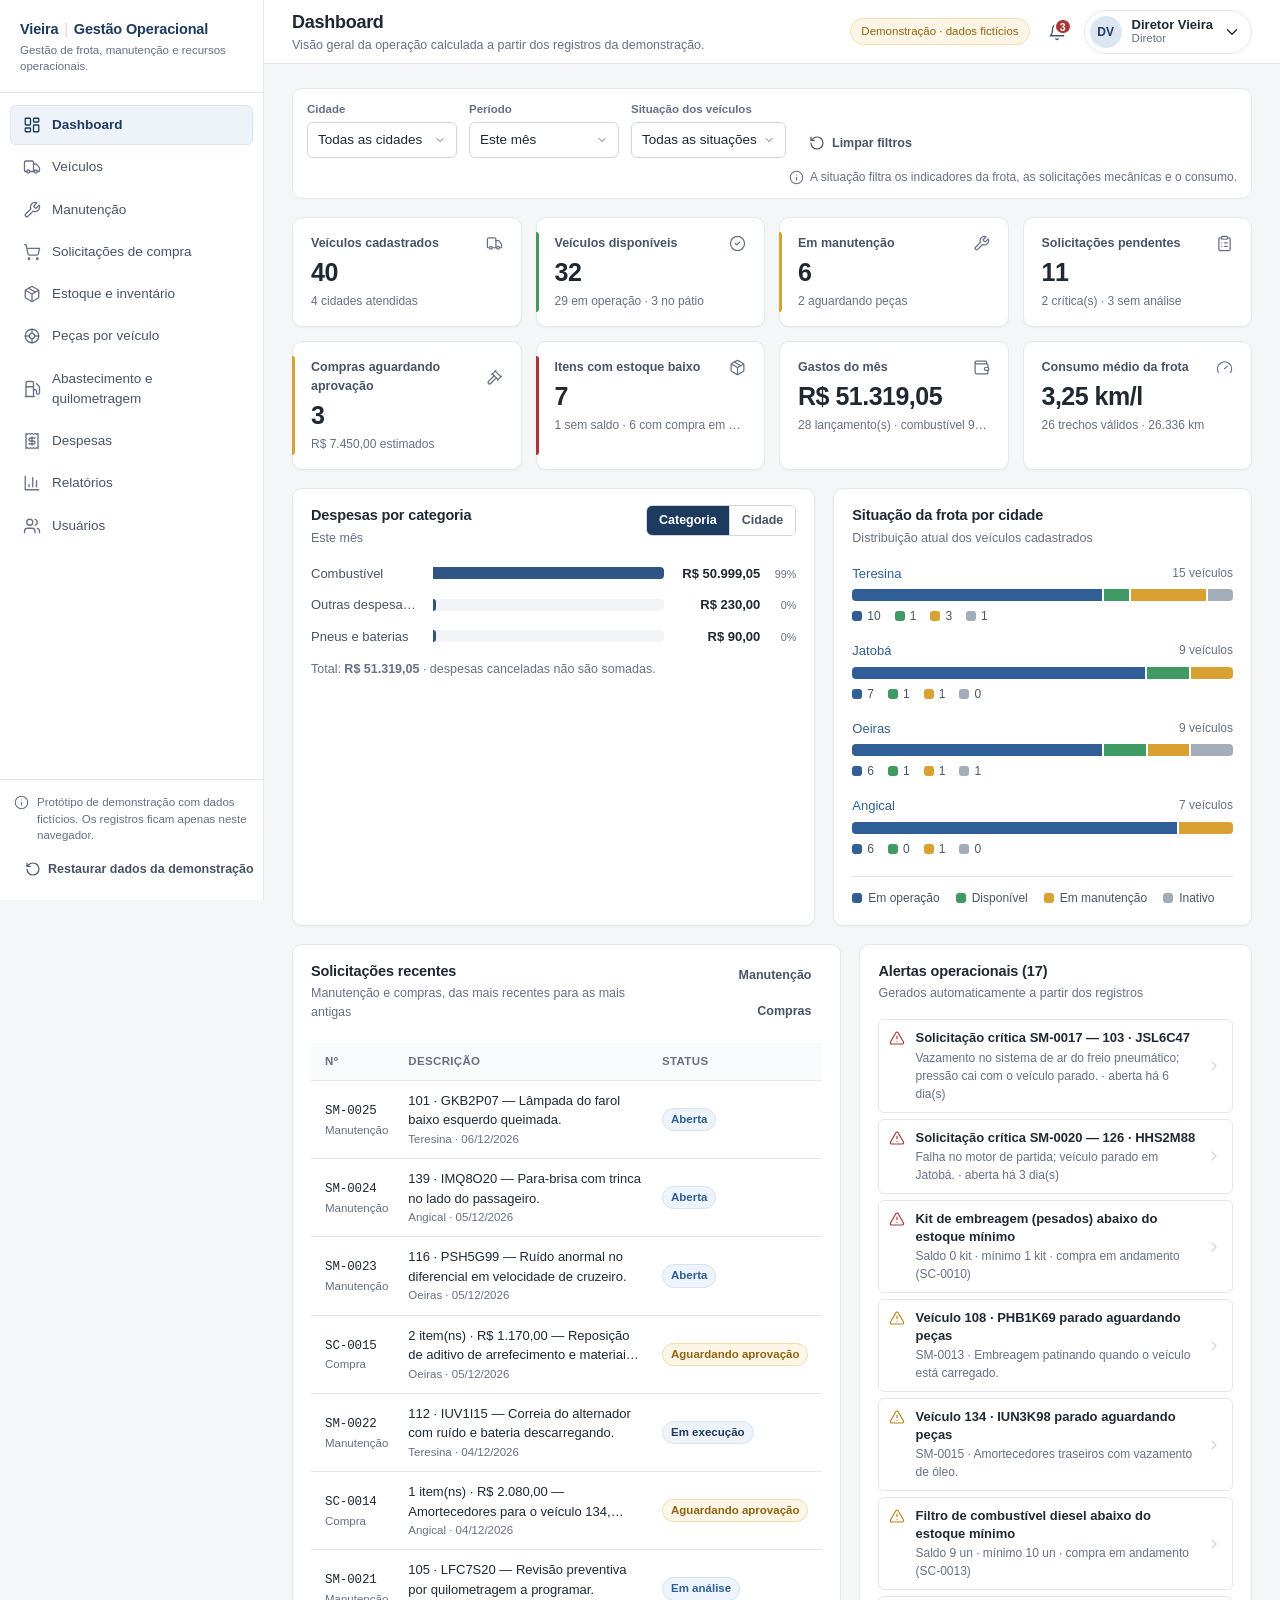
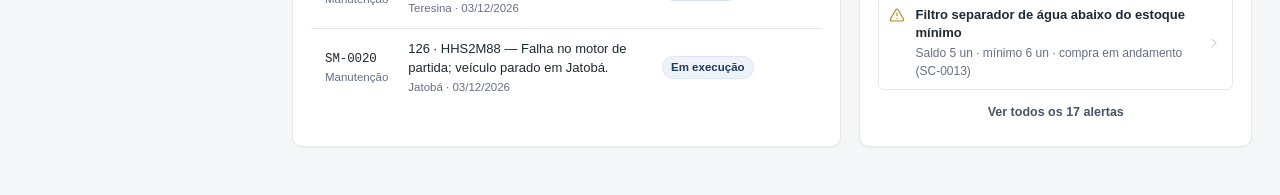
==== index.html @ 2d8f0211 "projeto protótipo de um sistema de gerenciamento" ====
<!doctype html>
<html lang="pt-BR">
  <head>
    <meta charset="utf-8" />
    <meta name="viewport" content="width=device-width, initial-scale=1" />
    <title>Vieira | Gestão Operacional</title>
    <meta
      name="description"
      content="Protótipo de demonstração do Sistema de Gestão Operacional de Frota — Vieira Serviços e Transportes. Dados fictícios."
    />
    <meta name="robots" content="noindex, nofollow" />
    <link rel="icon" href="assets/favicon.svg" type="image/svg+xml" />
    <link rel="stylesheet" href="css/styles.css" />
  </head>
  <body>
    <div id="app">
      <div class="boot" id="boot">
        <h1>Vieira | Gestão Operacional</h1>
        <p>Carregando a demonstração…</p>
        <noscript
          ><p>
            Esta demonstração precisa do JavaScript habilitado no navegador.
          </p></noscript
        >
      </div>
    </div>
    <div id="modal-root"></div>
    <div id="toast-root" aria-live="polite"></div>

    <script>
      // Módulos ES6 não carregam quando o arquivo é aberto diretamente (file://).
      // Nesse caso, orienta como iniciar o servidor local.
      if (location.protocol === "file:") {
        document.getElementById("boot").innerHTML =
          "<h1>Vieira | Gestão Operacional</h1>" +
          "<p>Este protótipo usa módulos JavaScript e precisa ser aberto por um servidor local simples (o navegador bloqueia módulos abertos diretamente do disco).</p>" +
          "<p><strong>Windows:</strong> dê dois cliques em <code>iniciar-demo.bat</code> na pasta do projeto.</p>" +
          "<p><strong>Qualquer sistema com Node.js:</strong></p><pre>node servidor.js --abrir</pre>" +
          "<p>Depois acesse <code>http://localhost:8080</code>. Detalhes no arquivo <code>README.md</code>.</p>";
      }
    </script>
    <script type="module" src="js/app.js"></script>
  </body>
</html>
---- css/styles.css ----
/* =============================================================================
   Vieira | Gestão Operacional — protótipo de demonstração
   Identidade clean: fundo claro, azul-marinho como cor principal, bordas finas.
   ========================================================================== */

:root {
  --bg: #f5f6f8;
  --surface: #ffffff;
  --surface-2: #f9fafb;
  --surface-3: #f2f4f7;
  --border: #e4e7ec;
  --border-strong: #d0d5dd;

  --text: #1f2933;
  --text-2: #475467;
  --muted: #667085;

  --primary: #1d3a5f;
  --primary-hover: #162e4d;
  --primary-50: #eef3f9;
  --primary-100: #dce6f2;
  --primary-200: #b9cbe2;

  --success: #2e7a55;
  --success-bg: #ecf6f0;
  --success-border: #cbe5d6;
  --warning: #8f6410;
  --warning-bg: #fdf6e6;
  --warning-border: #f0deb1;
  --danger: #ad3434;
  --danger-bg: #fcefef;
  --danger-border: #f1d0d0;
  --info: #2f5f96;
  --info-bg: #eef4fb;
  --info-border: #d4e2f2;
  --neutral: #5d6877;
  --neutral-bg: #f1f3f5;
  --neutral-border: #e1e5ea;

  /* Gráficos: uma cor por série; situações usam cores de status. */
  --chart-1: #2f5584;
  --chart-grid: #eceff3;
  --seg-info: #2f5f96;
  --seg-success: #3f9b63;
  --seg-warning: #d9a032;
  --seg-neutral: #a3acb9;

  --radius: 10px;
  --radius-sm: 6px;
  --shadow-sm: 0 1px 2px rgba(16, 24, 40, 0.04);
  --shadow-md: 0 12px 32px rgba(16, 24, 40, 0.12);
  --focus: 0 0 0 3px rgba(47, 95, 150, 0.25);

  --font: "Inter", "Segoe UI", Roboto, "Helvetica Neue", Arial, sans-serif;
  --mono: "JetBrains Mono", "Cascadia Mono", Consolas, "Courier New", monospace;
  --sidebar-w: 264px;
  --topbar-h: 64px;
}

*,
*::before,
*::after {
  box-sizing: border-box;
}

html {
  -webkit-text-size-adjust: 100%;
}

body {
  margin: 0;
  background: var(--bg);
  color: var(--text);
  font-family: var(--font);
  font-size: 14px;
  line-height: 1.5;
  -webkit-font-smoothing: antialiased;
}

body.modal-aberto {
  overflow: hidden;
}

h1,
h2,
h3,
h4,
p {
  margin: 0;
}

a {
  color: inherit;
}

button,
input,
select,
textarea {
  font: inherit;
  color: inherit;
}

:focus-visible {
  outline: none;
  box-shadow: var(--focus);
}

.icon {
  width: 18px;
  height: 18px;
  flex-shrink: 0;
}

.sr-only {
  position: absolute;
  width: 1px;
  height: 1px;
  padding: 0;
  margin: -1px;
  overflow: hidden;
  clip: rect(0, 0, 0, 0);
  border: 0;
}

.muted {
  color: var(--muted);
}
.small {
  font-size: 12px;
}
.mono {
  font-family: var(--mono);
  font-size: 12.5px;
  letter-spacing: -0.01em;
}
.center {
  text-align: center;
}
.nowrap {
  white-space: nowrap;
}
.pos {
  color: var(--success);
}
.neg {
  color: var(--danger);
}
.is-hidden {
  display: none !important;
}

/* ---------- Estrutura ---------- */

.sidebar {
  position: fixed;
  inset: 0 auto 0 0;
  width: var(--sidebar-w);
  display: flex;
  flex-direction: column;
  background: var(--surface);
  border-right: 1px solid var(--border);
  z-index: 40;
}

.brand {
  display: flex;
  gap: 12px;
  align-items: flex-start;
  padding: 20px 20px 18px;
  border-bottom: 1px solid var(--border);
}

.brand-mark {
  width: 36px;
  height: 36px;
  border-radius: 8px;
  background: var(--primary);
  color: #fff;
  display: grid;
  place-items: center;
  font-weight: 700;
  font-size: 17px;
  letter-spacing: -0.02em;
  flex-shrink: 0;
}

.brand-name {
  font-weight: 700;
  font-size: 15px;
  color: var(--primary);
  letter-spacing: -0.01em;
  line-height: 1.3;
}

.brand-name span {
  color: var(--border-strong);
  font-weight: 400;
  margin: 0 2px;
}

.brand-sub {
  margin-top: 3px;
  font-size: 11.5px;
  color: var(--muted);
  line-height: 1.4;
}

.nav {
  flex: 1;
  overflow-y: auto;
  padding: 12px 10px;
  display: flex;
  flex-direction: column;
  gap: 2px;
}

.nav-item {
  display: flex;
  align-items: center;
  gap: 11px;
  padding: 9px 12px;
  border-radius: var(--radius-sm);
  text-decoration: none;
  color: var(--text-2);
  font-weight: 500;
  font-size: 13.5px;
  border: 1px solid transparent;
}

.nav-item:hover {
  background: var(--surface-3);
  color: var(--text);
}

.nav-item.is-active {
  background: var(--primary-50);
  border-color: var(--primary-100);
  color: var(--primary);
  font-weight: 600;
}

.nav-item.is-active .icon {
  color: var(--primary);
}

.nav-item .icon {
  color: var(--muted);
}

.nav-item.is-restricted {
  color: var(--muted);
}

.nav-lock {
  margin-left: auto;
  width: 14px;
  height: 14px;
  opacity: 0.7;
}

.sidebar-footer {
  padding: 14px 14px 16px;
  border-top: 1px solid var(--border);
  display: grid;
  gap: 10px;
}

.demo-note {
  display: flex;
  gap: 8px;
  font-size: 11.5px;
  color: var(--muted);
  line-height: 1.45;
}

.demo-note .icon {
  width: 15px;
  height: 15px;
  margin-top: 1px;
}

.sidebar-overlay {
  display: none;
}

.main {
  margin-left: var(--sidebar-w);
  min-height: 100vh;
  display: flex;
  flex-direction: column;
}

.topbar {
  position: sticky;
  top: 0;
  z-index: 30;
  height: var(--topbar-h);
  display: flex;
  align-items: center;
  gap: 16px;
  padding: 0 28px;
  background: var(--surface);
  border-bottom: 1px solid var(--border);
}

.topbar-title {
  min-width: 0;
  flex: 1;
}

.topbar-title h1 {
  font-size: 18px;
  font-weight: 650;
  letter-spacing: -0.015em;
  white-space: nowrap;
  overflow: hidden;
  text-overflow: ellipsis;
}

.topbar-title p {
  font-size: 12.5px;
  color: var(--muted);
  white-space: nowrap;
  overflow: hidden;
  text-overflow: ellipsis;
}

.topbar-actions {
  display: flex;
  align-items: center;
  gap: 10px;
}

.demo-pill {
  font-size: 11.5px;
  font-weight: 500;
  color: var(--warning);
  background: var(--warning-bg);
  border: 1px solid var(--warning-border);
  padding: 4px 10px;
  border-radius: 999px;
  white-space: nowrap;
}

.topbar .menu-btn {
  display: none;
}

.content {
  flex: 1;
  width: 100%;
  max-width: 1480px;
  padding: 24px 28px 48px;
  display: flex;
  flex-direction: column;
  gap: 18px;
  outline: none;
}

/* ---------- Dropdowns (notificações e perfil) ---------- */

.dropdown {
  position: relative;
}

.dropdown-menu {
  position: absolute;
  top: calc(100% + 8px);
  min-width: 300px;
  background: var(--surface);
  border: 1px solid var(--border);
  border-radius: var(--radius);
  box-shadow: var(--shadow-md);
  z-index: 50;
  overflow: hidden;
}

.dropdown-right {
  right: 0;
}

.dropdown-header {
  display: flex;
  justify-content: space-between;
  align-items: baseline;
  gap: 10px;
  padding: 12px 14px;
  border-bottom: 1px solid var(--border);
  font-size: 13px;
}

.dropdown-header span {
  font-size: 11.5px;
  color: var(--muted);
}

.dropdown-empty {
  padding: 18px 14px;
  color: var(--muted);
  font-size: 13px;
}

.dropdown-foot {
  padding: 10px 14px;
  font-size: 11.5px;
  color: var(--muted);
  background: var(--surface-2);
  border-top: 1px solid var(--border);
  line-height: 1.45;
}

.notif-menu {
  width: 380px;
}

.notif-list,
.profile-list {
  list-style: none;
  margin: 0;
  padding: 6px;
  max-height: 360px;
  overflow-y: auto;
}

.notif-item {
  display: flex;
  gap: 10px;
  padding: 9px 10px;
  border-radius: var(--radius-sm);
  text-decoration: none;
  font-size: 13px;
}

.notif-item:hover {
  background: var(--surface-3);
}

.notif-item strong {
  display: block;
  font-weight: 550;
}

.notif-item small {
  display: block;
  color: var(--muted);
  font-size: 12px;
}

.notif-dot {
  width: 8px;
  height: 8px;
  border-radius: 50%;
  margin-top: 6px;
  flex-shrink: 0;
}

.dot-info {
  background: var(--info);
}
.dot-warning {
  background: var(--seg-warning);
}
.dot-danger {
  background: var(--danger);
}
.dot-success {
  background: var(--success);
}

.bell-btn {
  position: relative;
}

.bell-count {
  position: absolute;
  top: 2px;
  right: 1px;
  min-width: 17px;
  height: 17px;
  padding: 0 4px;
  border-radius: 999px;
  background: var(--danger);
  color: #fff;
  font-size: 10.5px;
  font-weight: 600;
  display: grid;
  place-items: center;
  border: 2px solid var(--surface);
}

.profile-btn {
  display: flex;
  align-items: center;
  gap: 10px;
  padding: 5px 10px 5px 5px;
  border: 1px solid var(--border);
  border-radius: 999px;
  background: var(--surface);
  cursor: pointer;
  text-align: left;
}

.profile-btn:hover {
  border-color: var(--border-strong);
}

.profile-text strong {
  display: block;
  font-size: 13px;
  font-weight: 600;
  line-height: 1.2;
}

.profile-text small {
  display: block;
  font-size: 11.5px;
  color: var(--muted);
  line-height: 1.2;
}

.profile-menu {
  width: 320px;
}

.profile-option {
  width: 100%;
  display: flex;
  align-items: center;
  gap: 10px;
  padding: 8px 10px;
  border: 0;
  border-radius: var(--radius-sm);
  background: transparent;
  cursor: pointer;
  text-align: left;
}

.profile-option:hover:not(:disabled) {
  background: var(--surface-3);
}

.profile-option.is-active {
  background: var(--primary-50);
}

.profile-option:disabled {
  opacity: 0.5;
  cursor: not-allowed;
}

.profile-option strong {
  display: block;
  font-size: 13px;
  font-weight: 550;
}

.profile-option small {
  display: block;
  font-size: 11.5px;
  color: var(--muted);
}

.profile-option .icon {
  margin-left: auto;
  color: var(--primary);
}

.avatar {
  width: 32px;
  height: 32px;
  border-radius: 50%;
  background: var(--primary-100);
  color: var(--primary);
  display: grid;
  place-items: center;
  font-size: 12px;
  font-weight: 650;
  flex-shrink: 0;
}

.avatar-sm {
  width: 28px;
  height: 28px;
  font-size: 11px;
}

.avatar.is-off {
  background: var(--neutral-bg);
  color: var(--muted);
}

/* ---------- Botões ---------- */

.btn {
  display: inline-flex;
  align-items: center;
  justify-content: center;
  gap: 7px;
  height: 36px;
  padding: 0 14px;
  border-radius: var(--radius-sm);
  border: 1px solid transparent;
  font-size: 13.5px;
  font-weight: 550;
  cursor: pointer;
  text-decoration: none;
  white-space: nowrap;
  transition:
    background-color 0.12s ease,
    border-color 0.12s ease;
}

.btn .icon {
  width: 16px;
  height: 16px;
}

.btn-primary {
  background: var(--primary);
  color: #fff;
}

.btn-primary:hover:not(:disabled) {
  background: var(--primary-hover);
}

.btn-secondary {
  background: var(--surface);
  border-color: var(--border-strong);
  color: var(--text);
}

.btn-secondary:hover:not(:disabled) {
  background: var(--surface-3);
}

.btn-ghost {
  background: transparent;
  color: var(--text-2);
}

.btn-ghost:hover:not(:disabled) {
  background: var(--surface-3);
  color: var(--text);
}

.btn-danger {
  background: var(--danger);
  color: #fff;
}

.btn-danger:hover:not(:disabled) {
  background: #952b2b;
}

.btn-success {
  background: var(--success);
  color: #fff;
}

.btn-success:hover:not(:disabled) {
  background: #256646;
}

.btn-sm {
  height: 30px;
  padding: 0 10px;
  font-size: 12.5px;
}

.btn-block {
  width: 100%;
}

.btn:disabled {
  cursor: not-allowed;
  opacity: 0.55;
}

.btn.is-locked {
  opacity: 1;
  background: var(--surface-2);
  border: 1px dashed var(--border-strong);
  color: var(--muted);
}

.icon-btn {
  width: 34px;
  height: 34px;
  display: inline-grid;
  place-items: center;
  border: 1px solid transparent;
  border-radius: var(--radius-sm);
  background: transparent;
  color: var(--text-2);
  cursor: pointer;
  text-decoration: none;
}

.icon-btn:hover:not(:disabled) {
  background: var(--surface-3);
  color: var(--text);
}

.icon-btn:disabled {
  opacity: 0.4;
  cursor: not-allowed;
}

.link {
  color: var(--info);
  text-decoration: none;
  font-weight: 500;
}

.link:hover {
  text-decoration: underline;
}

.link-btn {
  border: 0;
  background: none;
  padding: 0;
  color: var(--info);
  font-weight: 500;
  cursor: pointer;
}

.link-btn:hover {
  text-decoration: underline;
}

/* ---------- Badges e chips ---------- */

.badge {
  display: inline-flex;
  align-items: center;
  gap: 4px;
  padding: 2px 8px;
  border-radius: 999px;
  font-size: 11.5px;
  font-weight: 550;
  line-height: 1.5;
  white-space: nowrap;
  border: 1px solid transparent;
}

.badge-success {
  background: var(--success-bg);
  color: var(--success);
  border-color: var(--success-border);
}
.badge-warning {
  background: var(--warning-bg);
  color: var(--warning);
  border-color: var(--warning-border);
}
.badge-danger {
  background: var(--danger-bg);
  color: var(--danger);
  border-color: var(--danger-border);
}
.badge-info {
  background: var(--info-bg);
  color: var(--info);
  border-color: var(--info-border);
}
.badge-primary {
  background: var(--primary-50);
  color: var(--primary);
  border-color: var(--primary-100);
}
.badge-neutral {
  background: var(--neutral-bg);
  color: var(--neutral);
  border-color: var(--neutral-border);
}

.badge-row {
  display: flex;
  flex-wrap: wrap;
  align-items: center;
  gap: 8px;
}

.chips {
  display: flex;
  flex-wrap: wrap;
  gap: 8px;
}

.chip {
  display: inline-flex;
  align-items: center;
  gap: 8px;
  height: 32px;
  padding: 0 12px;
  border: 1px solid var(--border);
  border-radius: 999px;
  background: var(--surface);
  font-size: 12.5px;
  font-weight: 500;
  color: var(--text-2);
  cursor: pointer;
}

.chip strong {
  font-weight: 650;
  color: var(--text);
}

.chip:hover {
  border-color: var(--border-strong);
}

.chip.is-active {
  background: var(--primary);
  border-color: var(--primary);
  color: #fff;
}

.chip.is-active strong {
  color: #fff;
}

/* ---------- Cartões, seções e grades ---------- */

.card {
  background: var(--surface);
  border: 1px solid var(--border);
  border-radius: var(--radius);
  box-shadow: var(--shadow-sm);
  min-width: 0;
}

.card-header {
  display: flex;
  justify-content: space-between;
  align-items: flex-start;
  gap: 12px;
  padding: 16px 18px 12px;
}

.card-header h3 {
  font-size: 14.5px;
  font-weight: 650;
  letter-spacing: -0.01em;
}

.card-header p {
  font-size: 12.5px;
  color: var(--muted);
  margin-top: 2px;
}

.card-actions {
  display: flex;
  gap: 6px;
  flex-wrap: wrap;
  justify-content: flex-end;
}

.card-body {
  padding: 4px 18px 18px;
}

.card-flush {
  overflow: hidden;
}

.grid-2 {
  display: grid;
  grid-template-columns: repeat(2, minmax(0, 1fr));
  gap: 18px;
}

.grid-dash {
  grid-template-columns: minmax(0, 1.25fr) minmax(0, 1fr);
}

.grid-dash-bottom {
  grid-template-columns: minmax(0, 1.4fr) minmax(0, 1fr);
}

.grid-gap-lg {
  gap: 28px;
  margin-top: 6px;
}

.subhead {
  font-size: 12px;
  font-weight: 650;
  text-transform: uppercase;
  letter-spacing: 0.04em;
  color: var(--muted);
  margin: 18px 0 10px;
}

.page-toolbar {
  display: flex;
  justify-content: space-between;
  align-items: center;
  gap: 12px;
  flex-wrap: wrap;
}

.page-toolbar > .muted {
  display: flex;
  align-items: center;
  gap: 6px;
}

.page-toolbar > .muted .icon {
  width: 15px;
  height: 15px;
}

.page-actions {
  display: flex;
  gap: 8px;
  flex-wrap: wrap;
  margin-left: auto;
}

.summary-row {
  display: flex;
  flex-wrap: wrap;
  gap: 8px 22px;
  padding: 10px 0 14px;
  font-size: 13px;
  color: var(--text-2);
}

.back-link {
  display: inline-flex;
  align-items: center;
  gap: 6px;
  color: var(--muted);
  text-decoration: none;
  font-size: 13px;
  font-weight: 500;
  width: fit-content;
}

.back-link:hover {
  color: var(--text);
}

/* ---------- Indicadores ---------- */

.kpi-grid {
  display: grid;
  grid-template-columns: repeat(4, minmax(0, 1fr));
  gap: 14px;
}

.kpi {
  display: flex;
  flex-direction: column;
  gap: 4px;
  padding: 16px 18px;
  background: var(--surface);
  border: 1px solid var(--border);
  border-radius: var(--radius);
  box-shadow: var(--shadow-sm);
  text-decoration: none;
  min-width: 0;
  position: relative;
}

a.kpi:hover {
  border-color: var(--primary-200);
}

.kpi::before {
  content: "";
  position: absolute;
  left: -1px;
  top: 14px;
  bottom: 14px;
  width: 3px;
  border-radius: 0 3px 3px 0;
  background: transparent;
}

.kpi-success::before {
  background: var(--seg-success);
}
.kpi-warning::before {
  background: var(--seg-warning);
}
.kpi-danger::before {
  background: var(--danger);
}

.kpi-head {
  display: flex;
  justify-content: space-between;
  align-items: center;
  gap: 8px;
}

.kpi-label {
  font-size: 12.5px;
  font-weight: 550;
  color: var(--text-2);
}

.kpi-icon {
  color: var(--muted);
  display: grid;
}

.kpi-icon .icon {
  width: 17px;
  height: 17px;
}

.kpi-value {
  font-size: 25px;
  font-weight: 650;
  letter-spacing: -0.02em;
  color: var(--text);
  line-height: 1.25;
  white-space: nowrap;
  overflow: hidden;
  text-overflow: ellipsis;
}

.kpi-detail {
  font-size: 12px;
  color: var(--muted);
  white-space: nowrap;
  overflow: hidden;
  text-overflow: ellipsis;
}

.kpi.is-locked {
  background: var(--surface-2);
}

.kpi-restricted {
  font-size: 15px;
  font-weight: 600;
  color: var(--muted);
}

/* ---------- Filtros e formulários ---------- */

.filters {
  display: flex;
  flex-wrap: wrap;
  align-items: flex-end;
  gap: 10px 12px;
  padding: 12px 14px;
  background: var(--surface);
  border: 1px solid var(--border);
  border-radius: var(--radius);
}

.filters-inline {
  padding: 0;
  border: 0;
  background: none;
  flex: 1;
}

.filter {
  display: flex;
  flex-direction: column;
  gap: 4px;
  min-width: 150px;
}

.filter-grow {
  flex: 1 1 240px;
}

.filter-inline {
  min-width: 260px;
}

.filter label {
  font-size: 11.5px;
  font-weight: 550;
  color: var(--muted);
}

.filters-hint {
  display: flex;
  align-items: center;
  gap: 6px;
  font-size: 12px;
  color: var(--muted);
  margin-left: auto;
  align-self: center;
}

.filters-hint .icon {
  width: 15px;
  height: 15px;
}

input[type="text"],
input[type="search"],
input[type="number"],
input[type="date"],
input:not([type]),
select,
textarea {
  width: 100%;
  height: 36px;
  padding: 0 10px;
  border: 1px solid var(--border-strong);
  border-radius: var(--radius-sm);
  background: var(--surface);
  font-size: 13.5px;
  min-width: 0;
}

select {
  padding-right: 28px;
  appearance: none;
  background-image: url("data:image/svg+xml,%3Csvg xmlns='http://www.w3.org/2000/svg' width='12' height='12' viewBox='0 0 24 24' fill='none' stroke='%23667085' stroke-width='2' stroke-linecap='round' stroke-linejoin='round'%3E%3Cpath d='m6 9 6 6 6-6'/%3E%3C/svg%3E");
  background-repeat: no-repeat;
  background-position: right 10px center;
}

textarea {
  height: auto;
  padding: 8px 10px;
  resize: vertical;
  line-height: 1.45;
}

input:focus,
select:focus,
textarea:focus {
  outline: none;
  border-color: var(--info);
  box-shadow: var(--focus);
}

input[readonly] {
  background: var(--surface-3);
  color: var(--text-2);
}

.input-icon {
  position: relative;
}

.input-icon .icon {
  position: absolute;
  left: 10px;
  top: 50%;
  transform: translateY(-50%);
  width: 16px;
  height: 16px;
  color: var(--muted);
  pointer-events: none;
}

.input-icon input {
  padding-left: 34px;
}

.form {
  display: grid;
  gap: 14px;
}

.grid-form {
  display: grid;
  grid-template-columns: repeat(2, minmax(0, 1fr));
  gap: 14px 16px;
}

.field {
  display: flex;
  flex-direction: column;
  gap: 5px;
  min-width: 0;
  border: 0;
  margin: 0;
  padding: 0;
}

.field label,
.field legend {
  font-size: 12.5px;
  font-weight: 550;
  color: var(--text-2);
  padding: 0;
}

.field legend {
  margin-bottom: 6px;
}

.field-wide,
.field-full,
.span-all {
  grid-column: 1 / -1;
}

.req {
  color: var(--danger);
}

.field-help {
  font-size: 11.5px;
  color: var(--muted);
}

.field-error {
  font-size: 11.5px;
  color: var(--danger);
  min-height: 0;
}

.field-error:empty {
  display: none;
}

.field.has-error input,
.field.has-error select,
.field.has-error textarea {
  border-color: var(--danger);
}

.check {
  display: flex;
  align-items: center;
  gap: 8px;
  font-size: 13px;
  color: var(--text-2);
  cursor: pointer;
}

.check input {
  width: 16px;
  height: 16px;
  accent-color: var(--primary);
  margin: 0;
}

.check-grid {
  display: grid;
  grid-template-columns: repeat(auto-fill, minmax(170px, 1fr));
  gap: 6px 12px;
  padding: 10px 12px;
  border: 1px solid var(--border);
  border-radius: var(--radius-sm);
  background: var(--surface-2);
  max-height: 180px;
  overflow-y: auto;
}

.form-actions {
  display: flex;
  justify-content: flex-end;
  gap: 8px;
  flex-wrap: wrap;
}

.form-panel {
  padding: 14px 16px;
  border: 1px solid var(--border);
  border-radius: var(--radius);
  background: var(--surface-2);
  margin-top: 14px;
}

.form-panel-title {
  display: flex;
  align-items: center;
  gap: 8px;
  font-weight: 600;
  font-size: 13.5px;
}

.inline-form {
  margin-top: 10px;
  justify-items: start;
}

.inline-form .field {
  width: 100%;
}

.items-box {
  border: 1px solid var(--border);
  border-radius: var(--radius);
  padding: 12px 14px 10px;
  margin: 0;
  display: grid;
  gap: 10px;
}

.items-box legend {
  font-size: 12.5px;
  font-weight: 600;
  padding: 0 6px;
  color: var(--text-2);
}

.item-line {
  display: grid;
  grid-template-columns:
    minmax(0, 2.4fr) minmax(90px, 0.7fr) minmax(110px, 0.8fr)
    minmax(100px, 0.7fr) 34px;
  gap: 10px;
  align-items: end;
  padding-bottom: 10px;
  border-bottom: 1px dashed var(--border);
}

.item-line .field-wide {
  grid-column: auto;
}

.item-subtotal {
  display: flex;
  flex-direction: column;
  gap: 5px;
  font-size: 12.5px;
}

.item-subtotal span {
  font-weight: 550;
  color: var(--text-2);
}

.item-subtotal strong {
  height: 36px;
  display: flex;
  align-items: center;
  font-weight: 600;
}

.items-foot {
  display: flex;
  justify-content: space-between;
  align-items: center;
  gap: 10px;
  font-size: 13px;
}

.calc-preview,
.diff-preview {
  font-size: 12.5px;
  color: var(--text-2);
  min-height: 18px;
}

.calc-preview.is-error {
  color: var(--danger);
}

/* ---------- Abas e segmentos ---------- */

.tabs {
  display: flex;
  gap: 2px;
  border-bottom: 1px solid var(--border);
  overflow-x: auto;
  scrollbar-width: thin;
  overflow-y: hidden;
}

.card > .tabs {
  padding: 0 14px;
}

.tab {
  display: inline-flex;
  align-items: center;
  gap: 7px;
  padding: 10px 12px;
  border: 0;
  border-bottom: 2px solid transparent;
  background: none;
  color: var(--muted);
  font-weight: 550;
  font-size: 13.5px;
  cursor: pointer;
  white-space: nowrap;
  margin-bottom: -1px;
}

.tab:hover {
  color: var(--text);
}

.tab.is-active {
  color: var(--primary);
  border-bottom-color: var(--primary);
}

.tab-count {
  font-size: 11px;
  font-weight: 600;
  background: var(--surface-3);
  color: var(--text-2);
  padding: 1px 7px;
  border-radius: 999px;
}

.tab.is-active .tab-count {
  background: var(--primary-50);
  color: var(--primary);
}

.segmented {
  display: inline-flex;
  border: 1px solid var(--border-strong);
  border-radius: var(--radius-sm);
  overflow: hidden;
}

.segmented button {
  border: 0;
  background: var(--surface);
  padding: 5px 12px;
  font-size: 12.5px;
  font-weight: 550;
  color: var(--text-2);
  cursor: pointer;
}

.segmented button + button {
  border-left: 1px solid var(--border-strong);
}

.segmented button.is-active {
  background: var(--primary);
  color: #fff;
}

/* ---------- Tabelas ---------- */

.table-wrap {
  width: 100%;
  overflow-x: auto;
}

.table {
  width: 100%;
  border-collapse: collapse;
  font-size: 13px;
}

.table th {
  text-align: left;
  font-size: 11.5px;
  font-weight: 600;
  color: var(--muted);
  text-transform: uppercase;
  letter-spacing: 0.03em;
  padding: 10px 14px;
  background: var(--surface-2);
  border-bottom: 1px solid var(--border);
  white-space: nowrap;
}

.table td {
  padding: 10px 14px;
  border-bottom: 1px solid var(--border);
  vertical-align: middle;
}

.table tbody tr:last-child td {
  border-bottom: 0;
}

.table tfoot td {
  border-top: 1px solid var(--border-strong);
  background: var(--surface-2);
}

.table .num {
  text-align: right;
  font-variant-numeric: tabular-nums;
}

.table th.num {
  text-align: right;
}

.table .actions {
  text-align: right;
  white-space: nowrap;
  width: 1%;
}

.table .actions .icon-btn,
.table .actions .btn {
  vertical-align: middle;
}

.table tr.is-clickable {
  cursor: pointer;
}

.table tr.is-clickable:hover td {
  background: var(--surface-2);
}

.table tr.row-highlight td {
  background: #fffcf3;
}

.table tr.row-warning td:first-child {
  box-shadow: inset 3px 0 0 var(--seg-warning);
}

.table tr.row-muted td {
  color: var(--muted);
}

.cell-sub {
  display: block;
  font-size: 11.5px;
  color: var(--muted);
  margin-top: 1px;
}

.truncate {
  display: block;
  max-width: 300px;
  white-space: nowrap;
  overflow: hidden;
  text-overflow: ellipsis;
}

.empty-row td {
  padding: 0;
}

.empty-state {
  display: flex;
  flex-direction: column;
  align-items: center;
  gap: 8px;
  padding: 28px 16px;
  color: var(--muted);
  text-align: center;
  font-size: 13px;
}

.empty-state .icon {
  width: 26px;
  height: 26px;
  color: var(--border-strong);
}

.pagination {
  display: flex;
  justify-content: space-between;
  align-items: center;
  gap: 10px;
  padding: 10px 14px;
  border-top: 1px solid var(--border);
  font-size: 12.5px;
  color: var(--muted);
  flex-wrap: wrap;
}

.pagination-pages {
  display: flex;
  align-items: center;
  gap: 2px;
}

.page-btn {
  min-width: 32px;
  height: 32px;
  border: 1px solid transparent;
  border-radius: var(--radius-sm);
  background: none;
  font-size: 12.5px;
  cursor: pointer;
  color: var(--text-2);
}

.page-btn:hover {
  background: var(--surface-3);
}

.page-btn.is-active {
  border-color: var(--primary-100);
  background: var(--primary-50);
  color: var(--primary);
  font-weight: 650;
}

.pagination-gap {
  padding: 0 4px;
}

.matrix td,
.matrix th {
  padding: 8px 12px;
}

.matrix .group-row th {
  background: var(--surface-3);
  color: var(--text-2);
  text-transform: none;
  letter-spacing: 0;
  font-size: 12px;
}

.matrix .col-current {
  background: var(--primary-50);
}

.perm-yes {
  color: var(--success);
  display: inline-grid;
}

.perm-yes .icon {
  width: 16px;
  height: 16px;
}

.perm-no {
  color: var(--border-strong);
}

/* ---------- Avisos ---------- */

.notice {
  display: flex;
  align-items: center;
  gap: 10px;
  padding: 10px 14px;
  border-radius: var(--radius-sm);
  border: 1px solid;
  font-size: 13px;
  line-height: 1.45;
}

.notice > span {
  flex: 1;
}

.notice .icon {
  width: 17px;
  height: 17px;
  align-self: flex-start;
  margin-top: 1px;
}

.notice-lg {
  padding: 14px 16px;
}

.notice-info {
  background: var(--info-bg);
  border-color: var(--info-border);
  color: #24496f;
}
.notice-warning {
  background: var(--warning-bg);
  border-color: var(--warning-border);
  color: #6e4c0b;
}
.notice-danger {
  background: var(--danger-bg);
  border-color: var(--danger-border);
  color: #8a2a2a;
}
.notice-muted {
  background: var(--surface-2);
  border-color: var(--border);
  color: var(--text-2);
}

.restricted {
  max-width: 560px;
  margin: 40px auto;
  text-align: center;
  display: grid;
  gap: 10px;
  justify-items: center;
  padding: 36px 28px;
  background: var(--surface);
  border: 1px solid var(--border);
  border-radius: var(--radius);
}

.restricted .icon {
  width: 30px;
  height: 30px;
  color: var(--muted);
}

.restricted h2 {
  font-size: 17px;
}

.restricted-inline {
  display: flex;
  align-items: center;
  gap: 10px;
  padding: 22px 16px;
  color: var(--muted);
  background: var(--surface-2);
  border: 1px dashed var(--border-strong);
  border-radius: var(--radius-sm);
  font-size: 13px;
}

/* ---------- Gráficos ---------- */

.hbar-list {
  list-style: none;
  margin: 0;
  padding: 0;
  display: grid;
  gap: 12px;
}

.hbar {
  display: grid;
  grid-template-columns: minmax(110px, 0.9fr) minmax(0, 2fr) auto;
  align-items: center;
  gap: 12px;
  font-size: 13px;
}

.hbar-label {
  color: var(--text-2);
  text-decoration: none;
  white-space: nowrap;
  overflow: hidden;
  text-overflow: ellipsis;
}

a.hbar-label:hover {
  color: var(--info);
  text-decoration: underline;
}

.hbar-track {
  height: 12px;
  background: var(--surface-3);
  border-radius: 0 4px 4px 0;
}

.hbar-fill {
  display: block;
  height: 100%;
  background: var(--chart-1);
  border-radius: 0 4px 4px 0;
}

.hbar-value {
  font-variant-numeric: tabular-nums;
  font-weight: 600;
  white-space: nowrap;
  min-width: 120px;
  text-align: right;
}

.hbar-value small {
  font-weight: 500;
  color: var(--muted);
  margin-left: 6px;
  display: inline-block;
  min-width: 30px;
}

.chart-foot {
  margin-top: 14px;
  font-size: 12.5px;
  color: var(--muted);
}

.chart-svg {
  display: block;
  overflow: visible;
}

.chart-grid {
  stroke: var(--chart-grid);
  stroke-width: 1;
}

.chart-baseline {
  stroke: var(--border-strong);
  stroke-width: 1;
}

.chart-axis {
  fill: var(--muted);
  font-size: 11px;
  font-variant-numeric: tabular-nums;
}

.chart-value {
  fill: var(--text-2);
  font-size: 11px;
  font-weight: 600;
}

.chart-bar {
  fill: var(--chart-1);
}

.chart-hit {
  fill: transparent;
}

.chart-col:hover .chart-bar,
.chart-col:focus .chart-bar {
  fill: var(--primary);
}

.chart-col:focus {
  outline: none;
}

.fleet-list {
  list-style: none;
  margin: 0;
  padding: 0;
  display: grid;
  gap: 16px;
}

.fleet-head {
  display: flex;
  justify-content: space-between;
  font-size: 13px;
  margin-bottom: 6px;
}

.fleet-head span {
  color: var(--muted);
  font-size: 12px;
}

.stack-bar {
  display: flex;
  gap: 2px;
  height: 12px;
}

.stack-seg {
  height: 100%;
  min-width: 4px;
}

.stack-seg:first-child {
  border-radius: 4px 0 0 4px;
}

.stack-seg:last-child {
  border-radius: 0 4px 4px 0;
}

.stack-seg:only-child {
  border-radius: 4px;
}

.seg-info {
  background: var(--seg-info);
}
.seg-success {
  background: var(--seg-success);
}
.seg-warning {
  background: var(--seg-warning);
}
.seg-neutral {
  background: var(--seg-neutral);
}

.fleet-counts {
  display: flex;
  gap: 14px;
  margin-top: 6px;
  font-size: 12px;
  color: var(--text-2);
  font-variant-numeric: tabular-nums;
}

.fleet-counts span {
  display: inline-flex;
  align-items: center;
  gap: 5px;
}

.legend {
  list-style: none;
  margin: 18px 0 0;
  padding: 12px 0 0;
  border-top: 1px solid var(--border);
  display: flex;
  flex-wrap: wrap;
  gap: 8px 16px;
  font-size: 12px;
  color: var(--text-2);
}

.legend li {
  display: inline-flex;
  align-items: center;
  gap: 6px;
}

.legend-swatch {
  width: 10px;
  height: 10px;
  border-radius: 3px;
  display: inline-block;
}

.pct-bar {
  display: inline-block;
  width: 80px;
  height: 8px;
  background: var(--surface-3);
  border-radius: 0 4px 4px 0;
  vertical-align: middle;
  margin-right: 6px;
}

.pct-bar span {
  display: block;
  height: 100%;
  background: var(--chart-1);
  border-radius: 0 4px 4px 0;
}

/* ---------- Alertas do dashboard ---------- */

.alert-list {
  list-style: none;
  margin: 0 0 8px;
  padding: 0;
  display: grid;
  gap: 6px;
}

.alert-item {
  display: flex;
  align-items: flex-start;
  gap: 10px;
  padding: 9px 10px;
  border-radius: var(--radius-sm);
  text-decoration: none;
  border: 1px solid var(--border);
  font-size: 13px;
}

.alert-item:hover {
  background: var(--surface-2);
}

.alert-item strong {
  display: block;
  font-weight: 550;
  line-height: 1.35;
}

.alert-item small {
  display: block;
  color: var(--muted);
  font-size: 12px;
  margin-top: 2px;
}

.alert-item > .icon:first-child {
  margin-top: 1px;
  width: 16px;
  height: 16px;
}

.alert-danger > .icon:first-child {
  color: var(--danger);
}
.alert-warning > .icon:first-child {
  color: #b88317;
}
.alert-info > .icon:first-child {
  color: var(--info);
}

.alert-go {
  margin-left: auto;
  color: var(--border-strong);
  width: 16px;
  height: 16px;
  align-self: center;
}

/* ---------- Compras ---------- */

.pipeline {
  display: grid;
  grid-template-columns: repeat(5, minmax(0, 1fr));
  gap: 10px;
}

.pipeline-step {
  display: grid;
  gap: 2px;
  text-align: left;
  padding: 12px 14px;
  border: 1px solid var(--border);
  border-radius: var(--radius);
  background: var(--surface);
  cursor: pointer;
  position: relative;
}

.pipeline-step:hover {
  border-color: var(--border-strong);
}

.pipeline-step.is-active {
  border-color: var(--primary);
  box-shadow: inset 0 0 0 1px var(--primary);
}

.pipeline-step::before {
  content: "";
  position: absolute;
  left: 14px;
  right: 14px;
  top: 0;
  height: 3px;
  border-radius: 0 0 3px 3px;
}

.step-warning::before {
  background: var(--seg-warning);
}
.step-info::before {
  background: var(--primary-200);
}
.step-primary::before {
  background: var(--seg-info);
}
.step-success::before {
  background: var(--seg-success);
}
.step-danger::before {
  background: var(--danger);
}

.pipeline-label {
  font-size: 12px;
  color: var(--text-2);
  font-weight: 550;
}

.pipeline-step strong {
  font-size: 22px;
  font-weight: 650;
  line-height: 1.2;
}

.pipeline-step small {
  font-size: 11.5px;
  color: var(--muted);
}

.stepper {
  list-style: none;
  margin: 0 0 16px;
  padding: 14px 6px 4px;
  display: grid;
  grid-template-columns: repeat(6, minmax(0, 1fr));
  counter-reset: passo;
}

.stepper li {
  position: relative;
  display: grid;
  justify-items: center;
  text-align: center;
  gap: 4px;
  align-content: start;
  font-size: 12px;
  color: var(--muted);
}

.stepper li::before {
  content: "";
  position: absolute;
  top: 11px;
  left: calc(-50% + 14px);
  right: calc(50% + 14px);
  height: 2px;
  background: var(--border);
}

.stepper li:first-child::before {
  display: none;
}

.stepper li.is-done::before,
.stepper li.is-current::before {
  background: var(--primary-200);
}

.step-dot {
  width: 24px;
  height: 24px;
  border-radius: 50%;
  border: 2px solid var(--border-strong);
  background: var(--surface);
  display: grid;
  place-items: center;
  z-index: 1;
}

.step-dot .icon {
  width: 13px;
  height: 13px;
}

.stepper li.is-done .step-dot {
  background: var(--primary);
  border-color: var(--primary);
  color: #fff;
}

.stepper li.is-current .step-dot {
  border-color: var(--seg-warning);
  box-shadow: 0 0 0 4px var(--warning-bg);
}

.stepper li.is-error .step-dot {
  background: var(--danger);
  border-color: var(--danger);
  color: #fff;
}

.stepper li.is-done .step-label,
.stepper li.is-current .step-label {
  color: var(--text);
  font-weight: 550;
}

.stepper li.is-disabled {
  opacity: 0.45;
}

.stepper small {
  font-size: 11px;
}

.decision-box {
  display: flex;
  align-items: center;
  justify-content: space-between;
  gap: 16px;
  padding: 14px 16px;
  margin-bottom: 14px;
  border: 1px solid var(--warning-border);
  border-radius: var(--radius);
  background: var(--warning-bg);
}

.decision-box p {
  font-size: 12.5px;
  color: var(--text-2);
  margin-top: 2px;
}

.decision-actions {
  display: flex;
  gap: 8px;
  flex-shrink: 0;
}

.action-row {
  display: flex;
  align-items: center;
  gap: 12px;
  margin-bottom: 12px;
  flex-wrap: wrap;
}

.action-row + .notice,
.notice + .action-row,
.decision-box + .notice {
  margin-top: 0;
}

.modal-body > .notice {
  margin-bottom: 12px;
}

.link-list {
  margin: 0;
  padding-left: 18px;
  display: grid;
  gap: 4px;
  font-size: 13px;
}

/* ---------- Detalhes, histórico e comentários ---------- */

.details-grid {
  display: grid;
  grid-template-columns: repeat(3, minmax(0, 1fr));
  gap: 12px 18px;
  margin: 14px 0 0;
  padding: 14px 16px;
  border: 1px solid var(--border);
  border-radius: var(--radius);
  background: var(--surface-2);
}

.details-grid.cols-2 {
  grid-template-columns: repeat(2, minmax(0, 1fr));
}

.details-grid dt {
  font-size: 11.5px;
  font-weight: 550;
  color: var(--muted);
}

.details-grid dd {
  margin: 2px 0 0;
  font-size: 13.5px;
  overflow-wrap: anywhere;
}

.details-grid .span-all {
  grid-column: 1 / -1;
}

.timeline {
  list-style: none;
  margin: 0;
  padding: 0;
  display: grid;
  gap: 0;
}

.timeline li {
  display: flex;
  gap: 12px;
  position: relative;
  padding-bottom: 14px;
}

.timeline li::before {
  content: "";
  position: absolute;
  left: 4px;
  top: 14px;
  bottom: 0;
  width: 1px;
  background: var(--border);
}

.timeline li:last-child::before {
  display: none;
}

.timeline-dot {
  width: 9px;
  height: 9px;
  border-radius: 50%;
  background: var(--primary-200);
  margin-top: 6px;
  flex-shrink: 0;
}

.timeline li:first-child .timeline-dot {
  background: var(--primary);
}

.timeline-text {
  font-size: 13px;
}

.timeline-note {
  font-size: 12.5px;
  color: var(--text-2);
  margin-top: 2px;
}

.timeline-meta {
  font-size: 11.5px;
  color: var(--muted);
  margin-top: 2px;
}

.comments {
  list-style: none;
  margin: 0;
  padding: 0;
  display: grid;
  gap: 8px;
}

.comments li {
  padding: 10px 12px;
  border: 1px solid var(--border);
  border-radius: var(--radius-sm);
  background: var(--surface-2);
}

.comments p {
  font-size: 13px;
}

.comments small {
  font-size: 11.5px;
  color: var(--muted);
}

/* ---------- Veículos ---------- */

.plate {
  display: inline-block;
  font-family: var(--mono);
  font-weight: 600;
  font-size: 12.5px;
  letter-spacing: 0.06em;
  padding: 1px 7px 2px;
  border: 1px solid var(--border-strong);
  border-top: 3px solid var(--info);
  border-radius: 4px;
  background: var(--surface);
  white-space: nowrap;
}

.plate-sm {
  font-size: 11.5px;
  padding: 0 5px 1px;
}

.plate-lg {
  font-size: 20px;
  padding: 4px 14px 6px;
  border-top-width: 5px;
  border-radius: 6px;
}

.vehicle-hero {
  padding: 18px 20px;
  display: grid;
  gap: 16px;
}

.vehicle-id {
  display: flex;
  align-items: center;
  gap: 16px;
  flex-wrap: wrap;
}

.vehicle-id h2 {
  font-size: 18px;
  font-weight: 650;
  letter-spacing: -0.015em;
}

.vehicle-id p {
  color: var(--muted);
  font-size: 13px;
  display: flex;
  align-items: center;
  gap: 4px;
  flex-wrap: wrap;
}

.vehicle-id p .icon {
  width: 14px;
  height: 14px;
}

.vehicle-id .badge {
  margin-left: auto;
  font-size: 12.5px;
  padding: 4px 12px;
}

.vehicle-actions {
  display: flex;
  flex-wrap: wrap;
  gap: 8px;
  padding-top: 14px;
  border-top: 1px solid var(--border);
}

.kpi-grid-4 {
  grid-template-columns: repeat(4, minmax(0, 1fr));
}

/* ---------- Peças por veículo ---------- */

.responsible {
  display: flex;
  align-items: center;
  gap: 8px;
  font-size: 13px;
  color: var(--text-2);
  padding: 8px 12px;
  border: 1px solid var(--primary-100);
  background: var(--primary-50);
  border-radius: var(--radius-sm);
}

.responsible .icon {
  color: var(--primary);
}

.unit-list,
.mini-list {
  list-style: none;
  margin: 0;
  padding: 0;
  display: grid;
  gap: 6px;
}

.unit-list li {
  display: flex;
  align-items: center;
  gap: 10px;
  padding: 8px 10px;
  border: 1px solid var(--border);
  border-radius: var(--radius-sm);
}

.unit-list small {
  display: block;
  font-size: 12px;
  color: var(--muted);
}

.unit-list .btn {
  margin-left: auto;
}

.unit-icon {
  width: 30px;
  height: 30px;
  border-radius: 50%;
  background: var(--surface-3);
  display: grid;
  place-items: center;
  color: var(--text-2);
  flex-shrink: 0;
}

.unit-icon .icon {
  width: 16px;
  height: 16px;
}

.mini-list li {
  display: flex;
  gap: 12px;
  font-size: 12.5px;
  padding: 6px 0;
  border-bottom: 1px solid var(--border);
}

.mini-list li > span:first-child {
  color: var(--muted);
  white-space: nowrap;
}

.mini-list + .link {
  display: inline-block;
  margin-top: 10px;
}

/* ---------- Relatórios ---------- */

.reports {
  display: grid;
  grid-template-columns: 240px minmax(0, 1fr);
  gap: 18px;
  align-items: start;
}

.report-nav {
  padding: 10px;
  display: grid;
  gap: 2px;
  position: sticky;
  top: calc(var(--topbar-h) + 16px);
}

.report-nav-title {
  font-size: 11.5px;
  font-weight: 600;
  text-transform: uppercase;
  letter-spacing: 0.04em;
  color: var(--muted);
  padding: 4px 10px 8px;
}

.report-link {
  text-align: left;
  border: 0;
  background: none;
  padding: 8px 10px;
  border-radius: var(--radius-sm);
  font-size: 13px;
  font-weight: 500;
  color: var(--text-2);
  cursor: pointer;
}

.report-link:hover {
  background: var(--surface-3);
}

.report-link.is-active {
  background: var(--primary-50);
  color: var(--primary);
  font-weight: 600;
}

.report-card > .filters {
  margin: 0 18px;
  background: var(--surface-2);
}

.report-card > .table-wrap {
  border-top: 1px solid var(--border);
}

.report-card > .muted {
  padding: 10px 18px 14px;
}

.report-meta {
  padding: 12px 18px 0;
  font-size: 12px;
  color: var(--muted);
}

.report-total {
  display: flex;
  justify-content: space-between;
  align-items: baseline;
  gap: 12px;
  margin: 10px 18px 14px;
  padding: 12px 14px;
  border-radius: var(--radius-sm);
  background: var(--primary-50);
  border: 1px solid var(--primary-100);
  font-size: 13px;
  color: var(--text-2);
}

.report-total strong {
  font-size: 17px;
  color: var(--primary);
  font-variant-numeric: tabular-nums;
}

.print-header {
  display: none;
}

/* ---------- Usuários ---------- */

.profile-cards {
  display: grid;
  grid-template-columns: repeat(4, minmax(0, 1fr));
  gap: 12px;
}

.profile-card {
  padding: 14px 16px;
  display: grid;
  gap: 6px;
  align-content: start;
}

.profile-card h4 {
  font-size: 14px;
  display: flex;
  align-items: center;
  gap: 6px;
  flex-wrap: wrap;
}

.profile-card p {
  font-size: 12.5px;
  color: var(--text-2);
}

.profile-card small {
  font-size: 11.5px;
  color: var(--muted);
}

.profile-card.is-current {
  border-color: var(--primary-200);
}

.user-cell {
  display: flex;
  align-items: center;
  gap: 10px;
}

/* ---------- Modais ---------- */

.modal-layer {
  position: fixed;
  inset: 0;
  z-index: 100;
  display: grid;
  place-items: center;
  padding: 24px;
}

.modal-backdrop {
  position: absolute;
  inset: 0;
  background: rgba(16, 24, 40, 0.42);
}

.modal {
  position: relative;
  width: 100%;
  max-height: calc(100vh - 48px);
  display: flex;
  flex-direction: column;
  background: var(--surface);
  border-radius: 12px;
  box-shadow: var(--shadow-md);
  animation: modal-in 0.14s ease-out;
}

@keyframes modal-in {
  from {
    opacity: 0;
    transform: translateY(6px);
  }
}

.modal-sm {
  max-width: 460px;
}
.modal-md {
  max-width: 660px;
}
.modal-lg {
  max-width: 940px;
}

.modal-header {
  display: flex;
  justify-content: space-between;
  align-items: flex-start;
  gap: 12px;
  padding: 18px 20px 14px;
  border-bottom: 1px solid var(--border);
}

.modal-title h2 {
  font-size: 16.5px;
  font-weight: 650;
  letter-spacing: -0.01em;
}

.modal-title p {
  font-size: 12.5px;
  color: var(--muted);
  margin-top: 3px;
}

.modal-body {
  padding: 16px 20px 20px;
  overflow-y: auto;
}

.modal-footer {
  display: flex;
  justify-content: flex-end;
  flex-wrap: wrap;
  gap: 8px;
  padding: 12px 20px;
  border-top: 1px solid var(--border);
  background: var(--surface-2);
  border-radius: 0 0 12px 12px;
}

.confirm-body {
  display: flex;
  gap: 14px;
  align-items: flex-start;
}

.confirm-icon {
  width: 36px;
  height: 36px;
  border-radius: 50%;
  background: var(--info-bg);
  color: var(--info);
  display: grid;
  place-items: center;
  flex-shrink: 0;
}

.confirm-icon.is-danger {
  background: var(--danger-bg);
  color: var(--danger);
}

.confirm-text {
  display: grid;
  gap: 8px;
  font-size: 13.5px;
  padding-top: 6px;
}

.confirm-body + .form {
  margin-top: 14px;
}

/* ---------- Avisos temporários ---------- */

#toast-root {
  position: fixed;
  right: 20px;
  bottom: 20px;
  z-index: 200;
  display: grid;
  gap: 8px;
  width: min(400px, calc(100vw - 32px));
}

.toast {
  display: flex;
  align-items: flex-start;
  gap: 10px;
  padding: 11px 12px;
  background: var(--surface);
  border: 1px solid var(--border);
  border-left: 3px solid var(--info);
  border-radius: var(--radius-sm);
  box-shadow: var(--shadow-md);
  font-size: 13px;
  animation: toast-in 0.16s ease-out;
}

.toast.is-leaving {
  opacity: 0;
  transform: translateY(4px);
  transition: all 0.16s ease;
}

@keyframes toast-in {
  from {
    opacity: 0;
    transform: translateY(6px);
  }
}

.toast-text {
  flex: 1;
  padding-top: 1px;
}

.toast .icon-btn {
  width: 24px;
  height: 24px;
}

.toast .icon-btn .icon {
  width: 14px;
  height: 14px;
}

.toast-sucesso {
  border-left-color: var(--success);
}
.toast-sucesso > .icon {
  color: var(--success);
}
.toast-erro {
  border-left-color: var(--danger);
}
.toast-erro > .icon {
  color: var(--danger);
}
.toast-aviso {
  border-left-color: var(--seg-warning);
}
.toast-aviso > .icon {
  color: #b88317;
}
.toast-info > .icon {
  color: var(--info);
}

/* ---------- Página inicial sem servidor ---------- */

.boot {
  max-width: 620px;
  margin: 10vh auto;
  padding: 32px;
  background: var(--surface);
  border: 1px solid var(--border);
  border-radius: var(--radius);
  display: grid;
  gap: 12px;
}

.boot h1 {
  font-size: 18px;
  color: var(--primary);
}

.boot code {
  font-family: var(--mono);
  background: var(--surface-3);
  padding: 2px 6px;
  border-radius: 4px;
  font-size: 12.5px;
}

.boot pre {
  margin: 0;
  padding: 12px 14px;
  background: var(--surface-3);
  border-radius: var(--radius-sm);
  font-family: var(--mono);
  font-size: 12.5px;
  overflow-x: auto;
}

/* =============================================================================
   Responsividade
   ========================================================================== */

@media (max-width: 899px) {
  .kpi-grid {
    grid-template-columns: repeat(2, minmax(0, 1fr));
  }

  .profile-cards {
    grid-template-columns: repeat(2, minmax(0, 1fr));
  }

  .pipeline {
    grid-template-columns: repeat(3, minmax(0, 1fr));
  }

  .grid-dash,
  .grid-dash-bottom {
    grid-template-columns: minmax(0, 1fr);
  }
}

@media (max-width: 1023px) {
  .hide-sm {
    display: none;
  }

  .sidebar {
    transform: translateX(-100%);
    transition: transform 0.18s ease;
    box-shadow: none;
  }

  body.menu-aberto .sidebar {
    transform: none;
    box-shadow: var(--shadow-md);
  }

  body.menu-aberto .sidebar-overlay {
    display: block;
    position: fixed;
    inset: 0;
    z-index: 35;
    background: rgba(16, 24, 40, 0.35);
  }

  .main {
    margin-left: 0;
  }

  .topbar .menu-btn {
    display: inline-grid;
  }

  .topbar {
    padding: 0 16px;
    gap: 10px;
  }

  .content {
    padding: 18px 16px 40px;
  }

  .reports {
    grid-template-columns: minmax(0, 1fr);
  }

  .report-nav {
    position: static;
    display: flex;
    flex-wrap: wrap;
    gap: 4px;
  }

  .report-nav-title {
    width: 100%;
  }

  .grid-2 {
    grid-template-columns: minmax(0, 1fr);
  }
}

@media (max-width: 760px) {
  .demo-pill,
  .profile-text,
  .profile-btn > .icon,
  .topbar-title p {
    display: none;
  }

  .profile-btn {
    padding: 3px;
  }

  .filter {
    min-width: calc(50% - 6px);
    flex: 1 1 calc(50% - 6px);
  }

  .filter-grow {
    flex-basis: 100%;
  }

  .filters-hint {
    margin-left: 0;
  }

  .grid-form,
  .details-grid,
  .details-grid.cols-2 {
    grid-template-columns: minmax(0, 1fr);
  }

  .item-line {
    grid-template-columns: minmax(0, 1fr) minmax(0, 1fr);
  }

  .item-line .field-wide {
    grid-column: 1 / -1;
  }

  .pipeline {
    grid-template-columns: repeat(2, minmax(0, 1fr));
  }

  .stepper {
    grid-template-columns: repeat(3, minmax(0, 1fr));
    row-gap: 14px;
  }

  .stepper li:nth-child(4)::before {
    display: none;
  }

  .decision-box {
    flex-direction: column;
    align-items: stretch;
  }

  .decision-actions .btn {
    flex: 1;
  }

  .hbar {
    grid-template-columns: minmax(0, 1fr) auto;
  }

  .hbar-track {
    grid-column: 1 / -1;
    grid-row: 2;
  }

  .hbar-value {
    min-width: 0;
  }

  .modal-layer {
    padding: 10px;
    align-items: end;
  }

  .modal {
    max-height: calc(100vh - 20px);
  }

  .notif-menu,
  .profile-menu {
    position: fixed;
    top: calc(var(--topbar-h) + 6px);
    left: 10px;
    right: 10px;
    width: auto;
    min-width: 0;
  }

  .truncate {
    max-width: 220px;
  }

  .vehicle-id .badge {
    margin-left: 0;
  }

  .page-actions {
    margin-left: 0;
    width: 100%;
  }

  .page-actions .btn {
    flex: 1 1 auto;
  }
}

@media (max-width: 520px) {
  .kpi-grid,
  .kpi-grid-4,
  .profile-cards {
    grid-template-columns: minmax(0, 1fr);
  }

  .filter {
    min-width: 100%;
  }

  .kpi-value {
    font-size: 22px;
  }
}

/* =============================================================================
   Impressão (relatórios)
   ========================================================================== */

@media print {
  @page {
    margin: 14mm;
  }

  body {
    background: #fff;
    font-size: 11px;
  }

  .sidebar,
  .sidebar-overlay,
  .topbar,
  .report-nav,
  .no-print,
  #toast-root,
  #modal-root,
  .btn {
    display: none !important;
  }

  .main {
    margin: 0;
  }

  .content {
    padding: 0;
    max-width: none;
  }

  .reports {
    display: block;
  }

  .card {
    border: 0;
    box-shadow: none;
  }

  .print-header {
    display: block;
    padding: 0 0 10px;
    margin-bottom: 8px;
    border-bottom: 2px solid #1d3a5f;
    font-size: 10px;
    color: #475467;
  }

  .print-brand {
    font-size: 15px;
    font-weight: 700;
    color: #1d3a5f;
  }

  .card-header,
  .report-meta,
  .report-total,
  .report-card > .muted {
    padding-left: 0;
    padding-right: 0;
    margin-left: 0;
    margin-right: 0;
  }

  .table-wrap {
    overflow: visible;
  }

  .table th,
  .table td {
    padding: 5px 6px;
  }

  .table tr {
    break-inside: avoid;
  }

  .badge {
    border-color: #999;
    background: none;
    color: #000;
  }

  .hide-sm {
    display: table-cell;
  }

  .truncate {
    white-space: normal;
    max-width: none;
  }

  a {
    text-decoration: none;
  }
}

@media (prefers-reduced-motion: reduce) {
  * {
    animation: none !important;
    transition: none !important;
  }
}

/* ---------- Ajustes finais ---------- */

.content > [id$="-conteudo"] {
  display: grid;
  gap: 18px;
  min-width: 0;
}

.brand {
  padding: 20px 20px 18px;
}

.brand-name {
  font-size: 14.5px;
  white-space: nowrap;
}

.report-card .table th {
  white-space: normal;
  vertical-align: bottom;
}

.report-card .table th,
.report-card .table td {
  padding: 9px 10px;
}

@media print {
  .report-card .table th,
  .report-card .table td {
    padding: 5px 6px;
  }
}

/* =============================================================================
   Responsividade completa
   Desktop largo → notebook → tablet → celular. As tabelas viram cartões no
   celular; nenhum conteúdo depende de rolagem lateral da página.
   ========================================================================== */

/* Contêineres em grid nunca crescem além da largura disponível. */
.content > [id$="-conteudo"],
.modal-layer {
  grid-template-columns: minmax(0, 1fr);
}

.content {
  margin-inline: auto;
}

/* Tabelas: cabeçalhos e descrições quebram linha em vez de alargar a página. */
.table th {
  white-space: normal;
  vertical-align: bottom;
}

.truncate {
  display: -webkit-box;
  -webkit-box-orient: vertical;
  -webkit-line-clamp: 2;
  line-clamp: 2;
  white-space: normal;
  overflow: hidden;
  min-width: 140px;
  max-width: 360px;
}

.report-select {
  display: none;
}

@supports (height: 100dvh) {
  .modal {
    max-height: calc(100dvh - 48px);
  }
}

@media (max-width: 1439px) {
  .table th,
  .table td {
    padding-left: 10px;
    padding-right: 10px;
  }

  .table th:first-child,
  .table td:first-child {
    padding-left: 14px;
  }

  .table th:last-child,
  .table td:last-child {
    padding-right: 14px;
  }
}

@media (max-width: 1365px) {
  .hide-md {
    display: none;
  }
}

/* Notebooks pequenos e tablets na horizontal: menu lateral recolhível. */
@media (max-width: 1199px) {
  .sidebar {
    transform: translateX(-100%);
    transition: transform 0.18s ease;
    box-shadow: none;
  }

  body.menu-aberto .sidebar {
    transform: none;
    box-shadow: var(--shadow-md);
  }

  body.menu-aberto .sidebar-overlay {
    display: block;
    position: fixed;
    inset: 0;
    z-index: 35;
    background: rgba(16, 24, 40, 0.35);
  }

  .main {
    margin-left: 0;
  }

  .topbar .menu-btn {
    display: inline-grid;
  }

  .topbar {
    padding: 0 20px;
  }

  .content {
    padding: 20px 20px 44px;
  }
}

@media (max-width: 1023px) {
  .report-nav .report-link,
  .report-nav .report-nav-title {
    display: none;
  }

  .report-nav {
    padding: 12px 14px;
  }

  .report-select {
    display: flex;
    width: 100%;
  }

  .card-header {
    flex-wrap: wrap;
  }

  .card-actions {
    flex: 1 1 auto;
  }
}

@media (max-width: 760px) {
  /* 16 px evita o zoom automático do iPhone ao focar um campo. */
  input[type="text"],
  input[type="search"],
  input[type="number"],
  input[type="date"],
  input:not([type]),
  select,
  textarea {
    font-size: 16px;
  }

  .topbar {
    padding: 0 12px;
  }

  .topbar-title h1 {
    font-size: 16px;
  }

  .content {
    padding: 14px 12px 40px;
    gap: 14px;
  }

  .content > [id$="-conteudo"] {
    gap: 14px;
  }

  .card-header {
    padding: 14px 14px 10px;
  }

  .card-body {
    padding: 4px 14px 14px;
  }

  .filters {
    padding: 12px;
  }

  .filter-inline {
    min-width: 0;
    width: 100%;
  }

  .card-actions {
    justify-content: flex-start;
  }

  .notice {
    flex-wrap: wrap;
  }

  .notice > .btn {
    margin-left: 26px;
  }

  .responsible {
    width: 100%;
    align-items: flex-start;
  }

  .vehicle-hero {
    padding: 14px;
  }

  .vehicle-actions .btn {
    flex: 1 1 calc(50% - 8px);
  }

  .plate-lg {
    font-size: 17px;
  }

  .kpi {
    padding: 14px 16px;
  }

  .pipeline-step {
    padding: 10px 12px;
  }

  .pipeline-step strong {
    font-size: 19px;
  }

  .report-total,
  .report-meta,
  .report-card > .muted {
    margin-left: 14px;
    margin-right: 14px;
    padding-left: 0;
    padding-right: 0;
  }

  .report-total {
    padding: 10px 12px;
    flex-wrap: wrap;
  }

  .report-card > .filters {
    margin: 0 14px;
  }

  .tabs {
    scrollbar-width: none;
  }

  .tabs::-webkit-scrollbar {
    display: none;
  }

  .modal-header {
    padding: 14px 16px 12px;
  }

  .modal-body {
    padding: 14px 16px 18px;
  }

  .modal-footer {
    padding: 10px 16px;
  }

  .modal-footer .btn {
    flex: 1 1 auto;
  }

  .decision-actions {
    width: 100%;
  }

  .summary-row {
    gap: 6px 16px;
  }

  .items-foot {
    flex-wrap: wrap;
  }

  .confirm-body {
    gap: 10px;
  }

  #toast-root {
    right: 12px;
    left: 12px;
    bottom: 12px;
    width: auto;
  }
}

@supports (height: 100dvh) {
  @media (max-width: 760px) {
    .modal {
      max-height: calc(100dvh - 20px);
    }
  }
}

/* Tabelas que não cabem no espaço disponível viram cartões (a classe as-cards é
   aplicada por js/responsivo.js em qualquer largura). Cada linha vira um cartão com
   os campos lado a lado: rótulo acima do valor, 2 colunas no celular e mais no tablet. */
@media screen {
  .table-wrap.as-cards {
    overflow: visible;
  }

  .table-wrap.as-cards .table,
  .table-wrap.as-cards .table tbody,
  .table-wrap.as-cards .table tfoot {
    display: block;
    width: 100%;
  }

  .table-wrap.as-cards .table thead {
    display: none;
  }

  .table-wrap.as-cards .table tbody tr {
    display: grid;
    grid-template-columns: repeat(auto-fill, minmax(140px, 1fr));
    gap: 10px 16px;
    padding: 12px 14px 14px;
    border-bottom: 1px solid var(--border);
  }

  .table-wrap.as-cards .table tbody tr:last-child {
    border-bottom: 0;
  }

  .table-wrap.as-cards .table td {
    display: flex;
    flex-direction: column;
    align-items: flex-start;
    gap: 2px;
    min-width: 0;
    padding: 0;
    border: 0;
    text-align: left;
    overflow-wrap: anywhere;
  }

  .table-wrap.as-cards .table td::before {
    content: attr(data-label);
    font-size: 10.5px;
    font-weight: 600;
    letter-spacing: 0.04em;
    text-transform: uppercase;
    color: var(--muted);
  }

  /* Primeiro campo como título do cartão. */
  .table-wrap.as-cards .table td:first-child {
    grid-column: 1 / -1;
    flex-direction: row;
    flex-wrap: wrap;
    align-items: baseline;
    column-gap: 8px;
    font-weight: 650;
    font-size: 14px;
  }

  .table-wrap.as-cards .table td:first-child .cell-sub {
    flex-basis: 100%;
    font-weight: 400;
  }

  /* Descrições longas ocupam a linha inteira, depois dos campos curtos. */
  .table-wrap.as-cards .table td:has(.truncate) {
    grid-column: 1 / -1;
    order: 1;
  }

  .table-wrap.as-cards .table td.hide-sm,
  .table-wrap.as-cards .table td.hide-md,
  .table-wrap.as-cards .table td.actions:empty {
    display: none;
  }

  .table-wrap.as-cards .table td.actions {
    grid-column: 1 / -1;
    order: 2;
    width: auto;
    white-space: normal;
    flex-direction: row;
    flex-wrap: wrap;
    justify-content: flex-end;
    gap: 6px;
    margin-top: -4px;
  }

  .table-wrap.as-cards .table td.actions::before {
    content: none;
  }

  .table-wrap.as-cards .table .empty-row {
    display: block;
    padding: 0;
  }

  .table-wrap.as-cards .table .empty-row td {
    display: block;
  }

  .table-wrap.as-cards .table .empty-row td::before {
    content: none;
  }

  .table-wrap.as-cards .table tfoot tr {
    display: flex;
    flex-wrap: wrap;
    justify-content: flex-end;
    gap: 4px 16px;
    padding: 10px 14px;
    background: var(--surface-2);
    border-top: 1px solid var(--border-strong);
  }

  .table-wrap.as-cards .table tfoot td {
    display: block;
    padding: 0;
    border: 0;
    background: none;
    text-align: right;
  }

  .table-wrap.as-cards .table tfoot td:empty {
    display: none;
  }

  .table-wrap.as-cards .truncate {
    display: block;
    -webkit-line-clamp: unset;
    line-clamp: none;
    min-width: 0;
    max-width: none;
  }

  .table-wrap.as-cards .table tr.row-warning td:first-child {
    box-shadow: none;
  }

  .table-wrap.as-cards .table tr.row-warning {
    box-shadow: inset 3px 0 0 var(--seg-warning);
  }

  .table-wrap.as-cards .table tr.row-highlight {
    background: #fffcf3;
  }

  .table-wrap.as-cards .table tr.row-highlight td,
  .table-wrap.as-cards .table tr.is-clickable:hover td {
    background: none;
  }

  .table-wrap.as-cards .table tr.is-clickable:hover {
    background: var(--surface-2);
  }

  .table-wrap.as-cards .user-cell {
    text-align: left;
  }
}

/* Abas que não cabem viram uma grade de botões (classe aplicada por js/responsivo.js). */
.tabs.tabs-grid {
  display: grid;
  grid-template-columns: repeat(auto-fill, minmax(140px, 1fr));
  gap: 6px;
  border-bottom: 0;
  overflow: visible;
}

.card > .tabs.tabs-grid {
  padding: 12px 14px 4px;
}

.tabs.tabs-grid .tab {
  justify-content: center;
  margin: 0;
  padding: 8px 10px;
  border: 1px solid var(--border);
  border-radius: var(--radius-sm);
  background: var(--surface);
}

.tabs.tabs-grid .tab.is-active {
  border-color: var(--primary);
  background: var(--primary-50);
}

@media (max-width: 640px) {
  .details-grid {
    padding: 12px;
  }
}

/* Relatórios: abaixo de 1600 px a lista lateral vira um seletor e o relatório usa a largura toda. */
@media (max-width: 1599px) {
  .reports {
    grid-template-columns: minmax(0, 1fr);
  }

  .report-nav {
    position: static;
    display: block;
    padding: 12px 14px;
  }

  .report-nav .report-link,
  .report-nav .report-nav-title {
    display: none;
  }

  .report-select {
    display: flex;
    width: 100%;
    max-width: 440px;
  }
}

/* Telas de toque: alvos maiores para dedos. */
@media (pointer: coarse) {
  .btn {
    min-height: 40px;
  }

  .btn-sm {
    min-height: 36px;
  }

  .icon-btn {
    width: 40px;
    height: 40px;
  }

  .page-btn {
    min-width: 38px;
    height: 38px;
  }

  .chip {
    height: 36px;
  }

  .nav-item {
    padding: 11px 12px;
  }

  .check {
    min-height: 32px;
  }
}

/* Impressão: relatórios sempre completos, independentemente da largura. */
@media print {
  .hide-md {
    display: table-cell;
  }

  .truncate {
    display: block;
    -webkit-line-clamp: unset;
    line-clamp: none;
    min-width: 0;
    max-width: none;
  }
}

/* Permissões: matriz no desktop; lista por ação em telas estreitas. */
.perm-list {
  display: none;
  padding: 4px 16px 12px;
}

.perm-group h4 {
  font-size: 12px;
  font-weight: 650;
  text-transform: uppercase;
  letter-spacing: 0.04em;
  color: var(--muted);
  margin: 14px 0 6px;
}

.perm-group ul {
  list-style: none;
  margin: 0;
  padding: 0;
}

.perm-group li {
  display: grid;
  gap: 6px;
  padding: 10px 0;
  border-bottom: 1px solid var(--border);
  font-size: 13px;
}

.perm-group:last-child li:last-child {
  border-bottom: 0;
}

.perm-perfis {
  display: flex;
  flex-wrap: wrap;
  gap: 4px;
}

@media (max-width: 860px) {
  .perm-list {
    display: block;
  }

  .perm-matrix {
    display: none;
  }
}

/* Gráfico de colunas: em telas estreitas os valores ficam no topo de cada coluna. */
@media (max-width: 640px) {
  .chart-tick {
    display: none;
  }
}

/* Abas em grade ocupam a linha inteira da barra de ferramentas. */
.page-toolbar > .tabs.tabs-grid {
  flex: 1 1 100%;
}

/* Detalhes em duas colunas no celular (campos longos continuam em linha inteira). */
@media (min-width: 361px) and (max-width: 760px) {
  .details-grid,
  .details-grid.cols-2 {
    grid-template-columns: repeat(2, minmax(0, 1fr));
  }
}

/* Rótulos longos de abas quebram linha dentro da grade. */
.tabs.tabs-grid .tab {
  white-space: normal;
  text-align: center;
  line-height: 1.3;
}
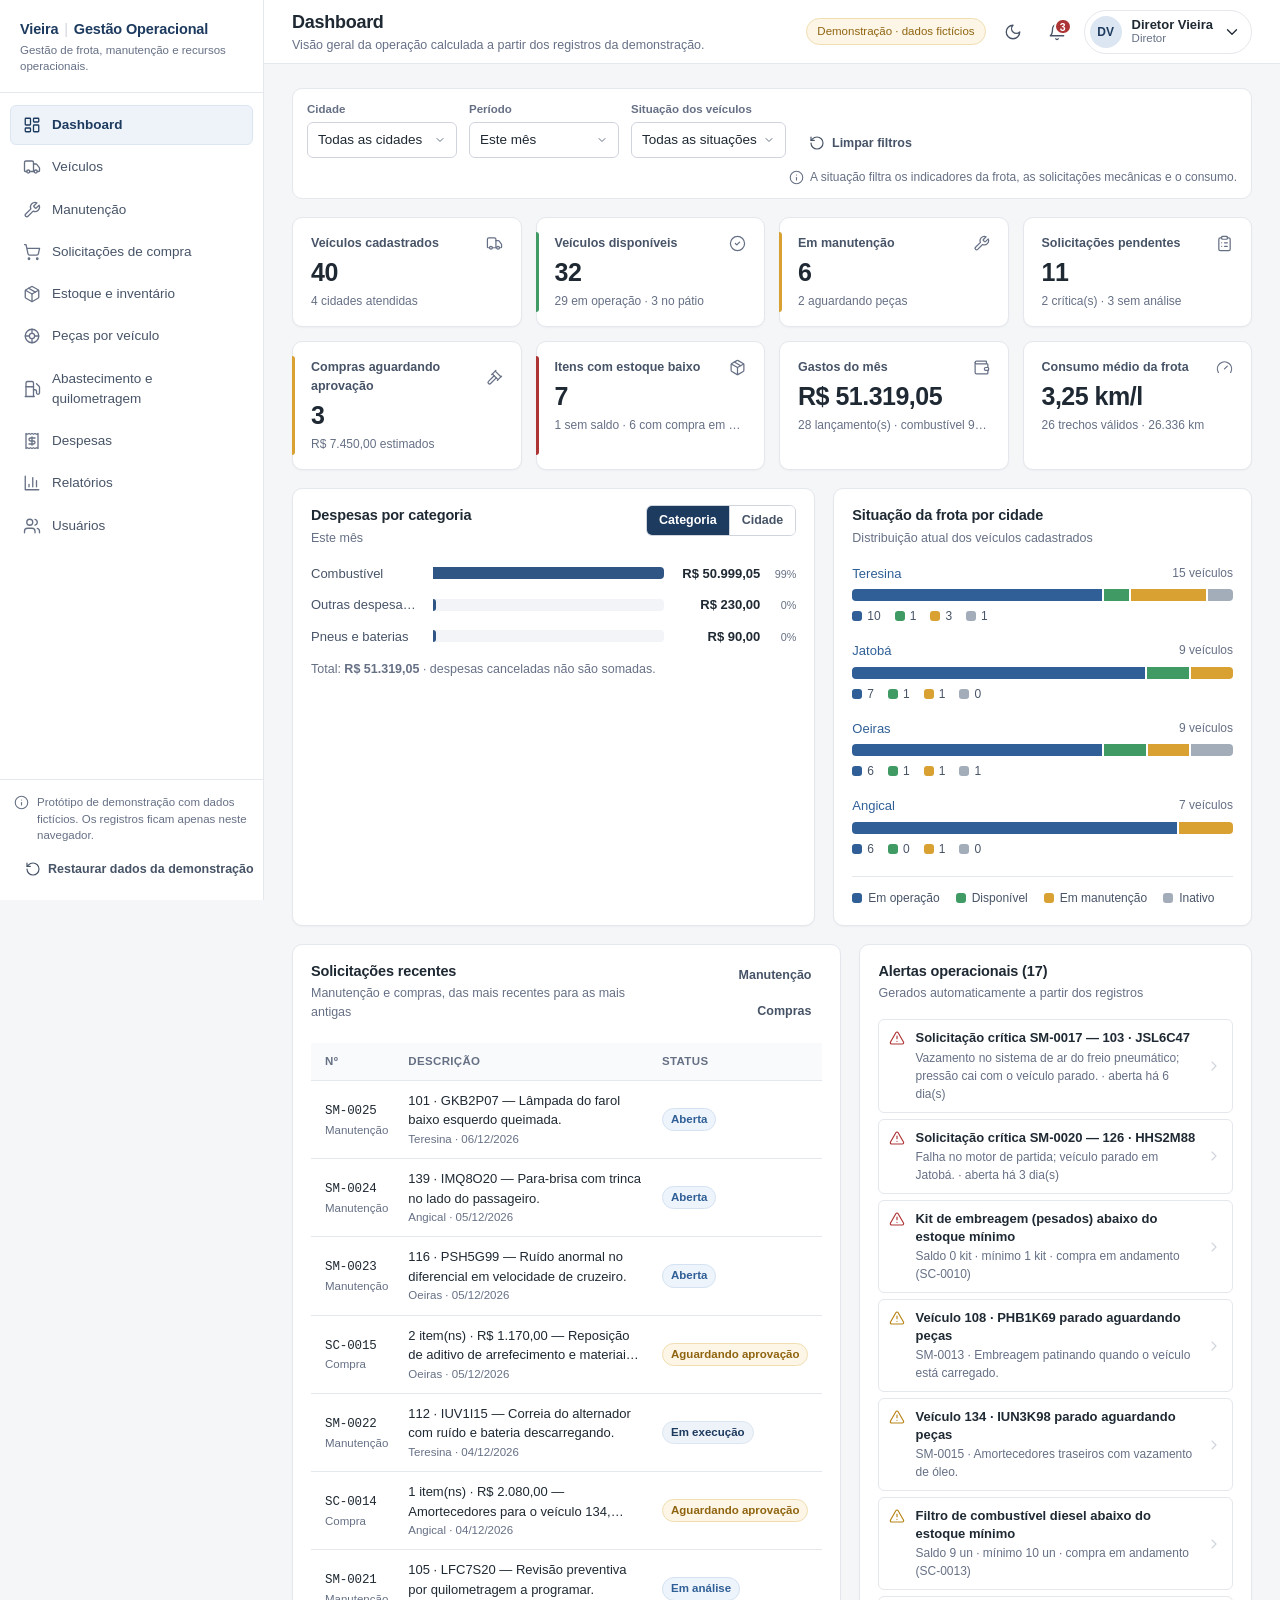
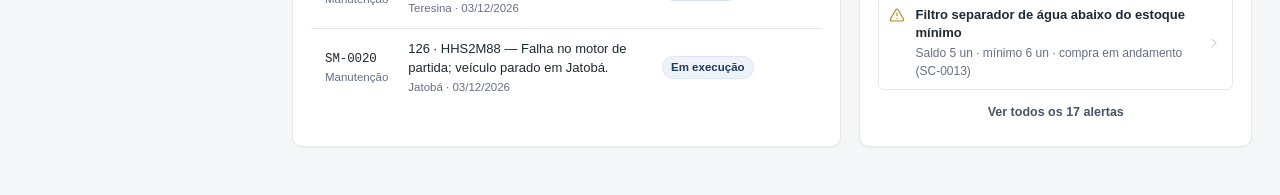
==== commit 72e7cf07: "att: implementado modo escuro" ====
--- a/index.html
+++ b/index.html
@@ -10,6 +10,9 @@
     />
     <meta name="robots" content="noindex, nofollow" />
     <link rel="icon" href="assets/favicon.svg" type="image/svg+xml" />
+    <meta name="color-scheme" content="light dark" />
+    <meta name="theme-color" content="#ffffff" />
+    <script src="js/tema-inicial.js"></script>
     <link rel="stylesheet" href="css/styles.css" />
   </head>
   <body>
@@ -27,18 +30,7 @@
     <div id="modal-root"></div>
     <div id="toast-root" aria-live="polite"></div>
 
-    <script>
-      // Módulos ES6 não carregam quando o arquivo é aberto diretamente (file://).
-      // Nesse caso, orienta como iniciar o servidor local.
-      if (location.protocol === "file:") {
-        document.getElementById("boot").innerHTML =
-          "<h1>Vieira | Gestão Operacional</h1>" +
-          "<p>Este protótipo usa módulos JavaScript e precisa ser aberto por um servidor local simples (o navegador bloqueia módulos abertos diretamente do disco).</p>" +
-          "<p><strong>Windows:</strong> dê dois cliques em <code>iniciar-demo.bat</code> na pasta do projeto.</p>" +
-          "<p><strong>Qualquer sistema com Node.js:</strong></p><pre>node servidor.js --abrir</pre>" +
-          "<p>Depois acesse <code>http://localhost:8080</code>. Detalhes no arquivo <code>README.md</code>.</p>";
-      }
-    </script>
+    <script src="js/boot.js"></script>
     <script type="module" src="js/app.js"></script>
   </body>
 </html>
--- a/css/styles.css
+++ b/css/styles.css
@@ -45,11 +45,32 @@
   --seg-warning: #d9a032;
   --seg-neutral: #a3acb9;
 
+  /* Fundos sólidos com texto branco (botões, chips e marcadores ativos). */
+  --primary-strong: #1d3a5f;
+  --primary-strong-hover: #162e4d;
+  --on-primary: #ffffff;
+  --danger-strong: #ad3434;
+  --danger-strong-hover: #952b2b;
+  --success-strong: #2e7a55;
+  --success-strong-hover: #256646;
+
+  /* Detalhes de superfície que mudam entre os temas. */
+  --row-highlight: #fffcf3;
+  --notice-info-text: #24496f;
+  --notice-warning-text: #6e4c0b;
+  --notice-danger-text: #8a2a2a;
+  --warning-icon: #b88317;
+  --backdrop: rgba(16, 24, 40, 0.42);
+  --overlay: rgba(16, 24, 40, 0.35);
+  --select-arrow: url("data:image/svg+xml,%3Csvg xmlns='http://www.w3.org/2000/svg' width='12' height='12' viewBox='0 0 24 24' fill='none' stroke='%23667085' stroke-width='2' stroke-linecap='round' stroke-linejoin='round'%3E%3Cpath d='m6 9 6 6 6-6'/%3E%3C/svg%3E");
+
   --radius: 10px;
   --radius-sm: 6px;
   --shadow-sm: 0 1px 2px rgba(16, 24, 40, 0.04);
   --shadow-md: 0 12px 32px rgba(16, 24, 40, 0.12);
   --focus: 0 0 0 3px rgba(47, 95, 150, 0.25);
+
+  color-scheme: light;
 
   --font: "Inter", "Segoe UI", Roboto, "Helvetica Neue", Arial, sans-serif;
   --mono: "JetBrains Mono", "Cascadia Mono", Consolas, "Courier New", monospace;
@@ -175,8 +196,8 @@
   width: 36px;
   height: 36px;
   border-radius: 8px;
-  background: var(--primary);
-  color: #fff;
+  background: var(--primary-strong);
+  color: var(--on-primary);
   display: grid;
   place-items: center;
   font-weight: 700;
@@ -480,8 +501,8 @@
   height: 17px;
   padding: 0 4px;
   border-radius: 999px;
-  background: var(--danger);
-  color: #fff;
+  background: var(--danger-strong);
+  color: var(--on-primary);
   font-size: 10.5px;
   font-weight: 600;
   display: grid;
@@ -617,12 +638,12 @@
 }
 
 .btn-primary {
-  background: var(--primary);
-  color: #fff;
+  background: var(--primary-strong);
+  color: var(--on-primary);
 }
 
 .btn-primary:hover:not(:disabled) {
-  background: var(--primary-hover);
+  background: var(--primary-strong-hover);
 }
 
 .btn-secondary {
@@ -646,21 +667,21 @@
 }
 
 .btn-danger {
-  background: var(--danger);
-  color: #fff;
+  background: var(--danger-strong);
+  color: var(--on-primary);
 }
 
 .btn-danger:hover:not(:disabled) {
-  background: #952b2b;
+  background: var(--danger-strong-hover);
 }
 
 .btn-success {
-  background: var(--success);
-  color: #fff;
+  background: var(--success-strong);
+  color: var(--on-primary);
 }
 
 .btn-success:hover:not(:disabled) {
-  background: #256646;
+  background: var(--success-strong-hover);
 }
 
 .btn-sm {
@@ -815,13 +836,13 @@
 }
 
 .chip.is-active {
-  background: var(--primary);
-  border-color: var(--primary);
-  color: #fff;
+  background: var(--primary-strong);
+  border-color: var(--primary-strong);
+  color: var(--on-primary);
 }
 
 .chip.is-active strong {
-  color: #fff;
+  color: var(--on-primary);
 }
 
 /* ---------- Cartões, seções e grades ---------- */
@@ -1122,7 +1143,7 @@
 select {
   padding-right: 28px;
   appearance: none;
-  background-image: url("data:image/svg+xml,%3Csvg xmlns='http://www.w3.org/2000/svg' width='12' height='12' viewBox='0 0 24 24' fill='none' stroke='%23667085' stroke-width='2' stroke-linecap='round' stroke-linejoin='round'%3E%3Cpath d='m6 9 6 6 6-6'/%3E%3C/svg%3E");
+  background-image: var(--select-arrow);
   background-repeat: no-repeat;
   background-position: right 10px center;
 }
@@ -1435,8 +1456,8 @@
 }
 
 .segmented button.is-active {
-  background: var(--primary);
-  color: #fff;
+  background: var(--primary-strong);
+  color: var(--on-primary);
 }
 
 /* ---------- Tabelas ---------- */
@@ -1509,7 +1530,7 @@
 }
 
 .table tr.row-highlight td {
-  background: #fffcf3;
+  background: var(--row-highlight);
 }
 
 .table tr.row-warning td:first-child {
@@ -1617,6 +1638,10 @@
   background: var(--primary-50);
 }
 
+.matrix th.col-current {
+  color: var(--primary);
+}
+
 .perm-yes {
   color: var(--success);
   display: inline-grid;
@@ -1628,7 +1653,11 @@
 }
 
 .perm-no {
-  color: var(--border-strong);
+  color: var(--muted);
+}
+
+.matrix .col-current .perm-no {
+  color: var(--text-2);
 }
 
 /* ---------- Avisos ---------- */
@@ -1662,17 +1691,17 @@
 .notice-info {
   background: var(--info-bg);
   border-color: var(--info-border);
-  color: #24496f;
+  color: var(--notice-info-text);
 }
 .notice-warning {
   background: var(--warning-bg);
   border-color: var(--warning-border);
-  color: #6e4c0b;
+  color: var(--notice-warning-text);
 }
 .notice-danger {
   background: var(--danger-bg);
   border-color: var(--danger-border);
-  color: #8a2a2a;
+  color: var(--notice-danger-text);
 }
 .notice-muted {
   background: var(--surface-2);
@@ -1986,7 +2015,7 @@
   color: var(--danger);
 }
 .alert-warning > .icon:first-child {
-  color: #b88317;
+  color: var(--warning-icon);
 }
 .alert-info > .icon:first-child {
   color: var(--info);
@@ -2128,9 +2157,9 @@
 }
 
 .stepper li.is-done .step-dot {
-  background: var(--primary);
-  border-color: var(--primary);
-  color: #fff;
+  background: var(--primary-strong);
+  border-color: var(--primary-strong);
+  color: var(--on-primary);
 }
 
 .stepper li.is-current .step-dot {
@@ -2139,9 +2168,9 @@
 }
 
 .stepper li.is-error .step-dot {
-  background: var(--danger);
-  border-color: var(--danger);
-  color: #fff;
+  background: var(--danger-strong);
+  border-color: var(--danger-strong);
+  color: var(--on-primary);
 }
 
 .stepper li.is-done .step-label,
@@ -2630,7 +2659,7 @@
 .modal-backdrop {
   position: absolute;
   inset: 0;
-  background: rgba(16, 24, 40, 0.42);
+  background: var(--backdrop);
 }
 
 .modal {
@@ -2802,7 +2831,7 @@
   border-left-color: var(--seg-warning);
 }
 .toast-aviso > .icon {
-  color: #b88317;
+  color: var(--warning-icon);
 }
 .toast-info > .icon {
   color: var(--info);
@@ -2888,7 +2917,7 @@
     position: fixed;
     inset: 0;
     z-index: 35;
-    background: rgba(16, 24, 40, 0.35);
+    background: var(--overlay);
   }
 
   .main {
@@ -3282,7 +3311,7 @@
     position: fixed;
     inset: 0;
     z-index: 35;
-    background: rgba(16, 24, 40, 0.35);
+    background: var(--overlay);
   }
 
   .main {
@@ -3635,7 +3664,7 @@
   }
 
   .table-wrap.as-cards .table tr.row-highlight {
-    background: #fffcf3;
+    background: var(--row-highlight);
   }
 
   .table-wrap.as-cards .table tr.row-highlight td,
@@ -3832,3 +3861,104 @@
   text-align: center;
   line-height: 1.3;
 }
+
+/* =============================================================================
+   Modo escuro
+   Mesma identidade do tema claro: superfícies em azul-marinho profundo (não preto),
+   azul como destaque, cores de status suavizadas para fundo escuro.
+   Aplicado só na tela — a impressão de relatórios continua sempre clara.
+   ========================================================================== */
+
+@media screen {
+  :root[data-theme="dark"] {
+    color-scheme: dark;
+
+    --bg: #0e1520;
+    --surface: #151e2b;
+    --surface-2: #192331;
+    --surface-3: #1f2a39;
+    --border: #263345;
+    --border-strong: #35455b;
+
+    --text: #e4e9ef;
+    --text-2: #b4bfcc;
+    --muted: #8b98a9;
+
+    --primary: #8fb4e3;
+    --primary-hover: #a6c4eb;
+    --primary-50: #172638;
+    --primary-100: #233a57;
+    --primary-200: #36557d;
+
+    --success: #5cc28f;
+    --success-bg: #12271d;
+    --success-border: #1f4733;
+    --warning: #e3b55c;
+    --warning-bg: #2a2211;
+    --warning-border: #4d3d1b;
+    --danger: #f08a8a;
+    --danger-bg: #2c1618;
+    --danger-border: #58292c;
+    --info: #8fb4e3;
+    --info-bg: #142338;
+    --info-border: #26405f;
+    --neutral: #a5b0be;
+    --neutral-bg: #1e2835;
+    --neutral-border: #2f3c4d;
+
+    /* Validadas contra o fundo escuro (faixa de luminosidade e daltonismo). */
+    --chart-1: #5a8dcf;
+    --chart-grid: #222e3d;
+    --seg-info: #4d86cc;
+    --seg-success: #2f9c65;
+    --seg-warning: #b8892c;
+    --seg-neutral: #5b6a7e;
+
+    --primary-strong: #3a679f;
+    --primary-strong-hover: #4675b0;
+    --on-primary: #ffffff;
+    --danger-strong: #b54242;
+    --danger-strong-hover: #c34f4f;
+    --success-strong: #2a7a52;
+    --success-strong-hover: #31885d;
+
+    --row-highlight: #1e1f1c;
+    --notice-info-text: #c5d8ef;
+    --notice-warning-text: #ecd39f;
+    --notice-danger-text: #f3baba;
+    --warning-icon: #e3b55c;
+    --backdrop: rgba(2, 6, 12, 0.66);
+    --overlay: rgba(2, 6, 12, 0.55);
+    --select-arrow: url("data:image/svg+xml,%3Csvg xmlns='http://www.w3.org/2000/svg' width='12' height='12' viewBox='0 0 24 24' fill='none' stroke='%238b98a9' stroke-width='2' stroke-linecap='round' stroke-linejoin='round'%3E%3Cpath d='m6 9 6 6 6-6'/%3E%3C/svg%3E");
+
+    --shadow-sm: 0 1px 2px rgba(0, 0, 0, 0.35);
+    --shadow-md: 0 14px 36px rgba(0, 0, 0, 0.55);
+    --focus: 0 0 0 3px rgba(143, 180, 227, 0.35);
+  }
+
+  /* Placas: fundo claro como uma placa real, legível nos dois temas. */
+  :root[data-theme="dark"] .plate {
+    background: #eef2f7;
+    color: #16202c;
+    border-color: #5b6b80;
+    border-top-color: #2f5f96;
+  }
+
+  /* Botão bloqueado e linha de cartão ativa com contraste suficiente no escuro. */
+  :root[data-theme="dark"] .btn.is-locked {
+    border-color: var(--border-strong);
+  }
+}
+
+/* Botão de alternar tema (ícone de lua no claro, sol no escuro). */
+.theme-btn .icon-sol {
+  display: none;
+}
+
+:root[data-theme="dark"] .theme-btn .icon-lua {
+  display: none;
+}
+
+:root[data-theme="dark"] .theme-btn .icon-sol {
+  display: block;
+}
